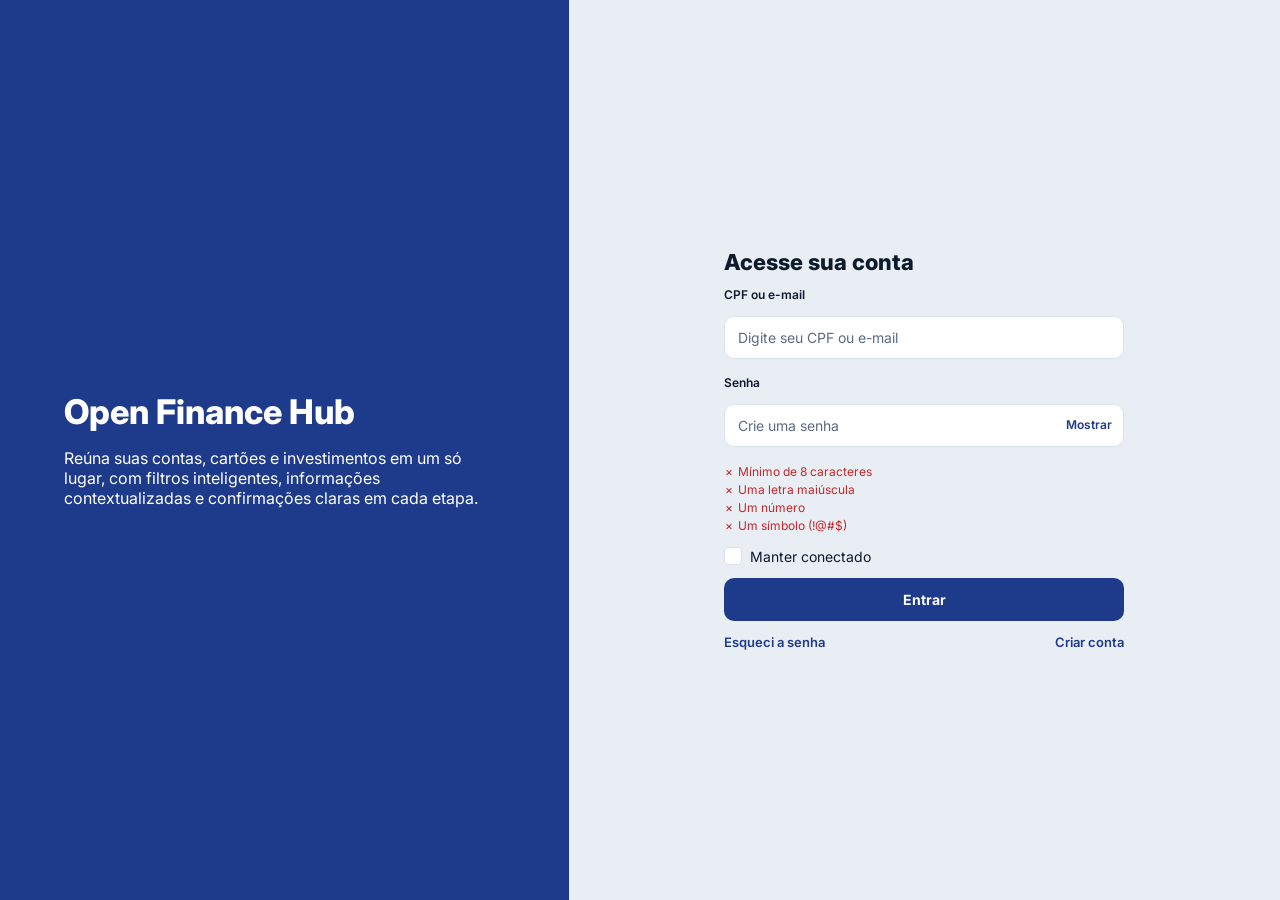
==== index.html @ 7c8e3f7f "Versão inicial do Open Finance Hub" ====
<!DOCTYPE html>
<html lang="pt-BR">
<head>
  <meta charset="UTF-8">
  <meta name="viewport" content="width=device-width, initial-scale=1">
  <title>Entrar · Open Finance Hub</title>

 
  <link rel="preconnect" href="https://fonts.googleapis.com">
  <link rel="preconnect" href="https://fonts.gstatic.com" crossorigin>
  <link href="https://fonts.googleapis.com/css2?family=IM+Fell+DW+Pica:ital@0;1&family=Inter:ital,opsz,wght@0,14..32,100..900;1,14..32,100..900&display=swap" rel="stylesheet">

  <link rel="stylesheet" href="css/base.css">
  <link rel="stylesheet" href="css/login.css">
</head>
<body>

  
  <main class="login">

 
    <section class="login__brand" aria-labelledby="brand-title">
      <h1 id="brand-title" class="login__brand-title">Open Finance Hub</h1>
      <p class="login__brand-text">
        Reúna suas contas, cartões e investimentos em um só lugar, com filtros inteligentes, informações contextualizadas e confirmações claras em cada etapa.
      </p>
    </section>


    <section class="login__panel" aria-labelledby="form-title">
      <div class="login__box">
        <h2 id="form-title" class="login__title">Acesse sua conta</h2>

        <form id="login-form" novalidate>

        
          <div class="field">
            <label for="usuario" class="field__label">CPF ou e-mail</label>
            <input
              type="text"
              id="usuario"
              name="usuario"
              class="field__input"
              placeholder="Digite seu CPF ou e-mail"
              autocomplete="username"
              required>
          </div>


          <div class="field">
            <label for="senha" class="field__label">Senha</label>
            <div class="field__password">
              <input
                type="password"
                id="senha"
                name="senha"
                class="field__input field__input--password"
                placeholder="Crie uma senha"
                autocomplete="current-password"
                aria-describedby="regras-senha"
                required>
              <button
                type="button"
                id="toggle-senha"
                class="field__toggle"
                aria-label="Mostrar senha"
                aria-controls="senha">Mostrar</button>
            </div>
          </div>

          
          <ul id="regras-senha" class="rules" aria-label="Requisitos da senha">
            <li class="rules__item" data-regra="tamanho">
              <span class="rules__icon" aria-hidden="true">×</span>
              <span>Mínimo de 8 caracteres</span>
              <span class="sr-only rules__status">(pendente)</span>
            </li>
            <li class="rules__item" data-regra="maiuscula">
              <span class="rules__icon" aria-hidden="true">×</span>
              <span>Uma letra maiúscula</span>
              <span class="sr-only rules__status">(pendente)</span>
            </li>
            <li class="rules__item" data-regra="numero">
              <span class="rules__icon" aria-hidden="true">×</span>
              <span>Um número</span>
              <span class="sr-only rules__status">(pendente)</span>
            </li>
            <li class="rules__item" data-regra="simbolo">
              <span class="rules__icon" aria-hidden="true">×</span>
              <span>Um símbolo (!@#$)</span>
              <span class="sr-only rules__status">(pendente)</span>
            </li>
          </ul>

          
          <div class="check">
            <input type="checkbox" id="manter" name="manter" class="check__input">
            <label for="manter" class="check__label">Manter conectado</label>
          </div>

          <button type="submit" class="btn">Entrar</button>

          
          <div class="links">
            <a href="#" class="links__item">Esqueci a senha</a>
            <a href="#" class="links__item">Criar conta</a>
          </div>
        </form>
      </div>
    </section>

  </main>

  <script src="js/login.js"></script>
</body>
</html>
---- css/base.css ----
:root {
 
  --cor-pri:   rgba(30, 58, 138, 1);    
  --cor-pri2:  rgba(228, 235, 251, 1);  
  --cor-on:    rgba(255, 255, 255, 1);  
  --cor-ok:    rgba(11, 138, 76, 1);    
  --cor-okbg:  rgba(224, 244, 234, 1);  
  --cor-bad:   rgba(198, 40, 40, 1);    
  --cor-badbg: rgba(253, 234, 234, 1);  
  --cor-wn:    rgba(154, 91, 0, 1);     
  --cor-wnbg:  rgba(255, 241, 214, 1);  
  --cor-bg:    rgba(233, 237, 244, 1);  
  --cor-sf:    rgba(255, 255, 255, 1);  
  --cor-tx:    rgba(15, 27, 45, 1);     
  --cor-mu:    rgba(91, 107, 130, 1);   
  --cor-ln:    rgba(219, 226, 236, 1);  

 
  --font-28-extrabold: 800 28px/1.2 "Inter", sans-serif; 
  --font-22-extrabold: 800 22px/1.2 "Inter", sans-serif; 
  --font-16-extrabold: 800 16px/1.3 "Inter", sans-serif; 
  --font-14-regular:   400 14px/1.4 "Inter", sans-serif; 
  --font-12-semibold:  600 12px/1.4 "Inter", sans-serif; 
  --font-12-regular:   400 12px/1.4 "Inter", sans-serif; 

 
  --esp-4:  4px;
  --esp-8:  8px;
  --esp-12: 12px;
  --esp-16: 16px;
  --esp-24: 24px;

 
  --raio-10: 10px; 
  --raio-14: 14px; 
  --raio-20: 20px; 
}


*, *::before, *::after { box-sizing: border-box; }

body {
  margin: 0;
  font: var(--font-14-regular);
  color: var(--cor-tx);
  background: var(--cor-bg);
}

h1, h2, h3, p, ul { margin: 0; padding: 0; }
ul { list-style: none; }

button { font: inherit; cursor: pointer; }


.sr-only {
  position: absolute;
  width: 1px;
  height: 1px;
  overflow: hidden;
  clip: rect(0 0 0 0);
  white-space: nowrap;
}


a:focus-visible,
button:focus-visible {
  outline: 2px solid var(--cor-pri);
  outline-offset: 2px;
  border-radius: var(--raio-10);
}
---- css/login.css ----
.check__input:focus-visible {
  outline: 2px solid var(--cor-pri);
  outline-offset: 2px;
  border-radius: var(--esp-4);
}


.login {
  display: grid;
  grid-template-columns: 4fr 5fr;   
  min-height: 100vh;
}


.login__brand {
  display: flex;
  flex-direction: column;
  justify-content: center;
  gap: var(--esp-16);
  padding: var(--esp-24) 64px;
  background: var(--cor-pri);
  color: var(--cor-on);
}

.login__brand-title {
  font: var(--font-28-extrabold);
  font-size: 34px;         
}

.login__brand-text {
  max-width: 430px;
  font-size: 16px;         
  line-height: 1.25;
}


.login__panel {
  display: flex;
  align-items: center;
  justify-content: center;
  padding: var(--esp-24);
  background: var(--cor-bg);
}

.login__box {
  width: 100%;
  max-width: 400px;
}

.login__title {
  margin-bottom: var(--esp-12);
  font: var(--font-22-extrabold);
}


.field { margin-bottom: var(--esp-16); }

.field__label {
  display: block;
  margin-bottom: var(--esp-12);
  font: var(--font-12-semibold);
}

.field__input {
  width: 100%;
  height: 43px;
  padding: 0 var(--esp-12) 0 13px;
  font: var(--font-14-regular);
  color: var(--cor-tx);
  background: var(--cor-sf);
  border: 1px solid var(--cor-ln);
  border-radius: var(--raio-10);
}

.field__input::placeholder { color: var(--cor-mu); }


.field__input:focus-visible {
  outline: none;
  border-color: var(--cor-pri);
  box-shadow: 0 0 0 1px var(--cor-pri);
}


.field__password {
  position: relative;
  display: flex;
  align-items: center;
}

.field__input--password { padding-right: 76px; }

.field__toggle {
  position: absolute;
  right: var(--esp-4);
  padding: var(--esp-8);
  font: var(--font-12-semibold);
  color: var(--cor-pri);
  background: none;
  border: 0;
  cursor: pointer;
}


.rules {
  display: grid;
  gap: 0;
  margin-bottom: var(--esp-12);
  font: var(--font-12-regular);
}

.rules__item {
  display: flex;
  align-items: center;
  gap: var(--esp-4);
  color: var(--cor-bad);      
  line-height: 18px;
}


.rules__item.is-ok { color: var(--cor-ok); }

.rules__icon { width: 10px; text-align: center; }


.check {
  display: flex;
  align-items: center;
  gap: var(--esp-8);
  margin-bottom: var(--esp-12);
}

.check__input {
  appearance: none;
  -webkit-appearance: none;
  flex: none;
  width: 18px;
  height: 18px;
  margin: 0;
  background: var(--cor-sf);
  border: 1px solid var(--cor-ln);
  border-radius: var(--esp-4);
  cursor: pointer;
}

.check__input:checked {
  background: var(--cor-pri)
    url("data:image/svg+xml,%3Csvg xmlns='http://www.w3.org/2000/svg' viewBox='0 0 16 16'%3E%3Cpath d='M3.5 8.5l3 3 6-6.5' fill='none' stroke='white' stroke-width='2' stroke-linecap='round' stroke-linejoin='round'/%3E%3C/svg%3E")
    center / 12px no-repeat;
  border-color: var(--cor-pri);
}

.check__label {
  font: var(--font-14-regular);
  cursor: pointer;
}


.btn {
  width: 100%;
  height: 43px;
  font: var(--font-14-regular);
  font-weight: 700;
  color: var(--cor-on);
  background: var(--cor-pri);
  border: 0;
  border-radius: var(--raio-10);
  cursor: pointer;
}

.btn:hover { filter: brightness(1.12); }


.btn:focus-visible {
  outline: 2px solid var(--cor-pri);
  outline-offset: 3px;
}


.links {
  display: flex;
  justify-content: space-between;
  margin-top: var(--esp-12);
}

.links__item {
  font: var(--font-12-semibold);
  font-size: 13px;
  color: var(--cor-pri);
  text-decoration: none;
}

.links__item:hover { text-decoration: underline; }



  @media (max-width: 800px) {
  .login {
    grid-template-columns: 1fr;
    grid-template-rows: auto 1fr;
    background: var(--cor-sf);
  }

  
  .login__brand {
    gap: 0;
    padding: 32px max(var(--esp-16), calc((100% - 400px) / 2)) 10px;
    background: none;
    color: var(--cor-pri);
  }

  .login__brand-title { font-size: 18px; }


  .login__brand-text { display: none; }

  .login__panel {
    align-items: flex-start;
    padding: 0 var(--esp-16) var(--esp-24);
    background: none;
  }

  .login__box { margin: 0 auto; }

  .login__title {
    margin-bottom: var(--esp-8);
    font-size: 24px;
  }


  .field { margin-bottom: var(--esp-8); }

  .field__label {
    margin-bottom: 9px;
    font-size: 13px;
    line-height: 16px;
  }

  .field__input {
    height: 47px;
    padding-left: 14px;
    font-size: 15px;
  }

  .field__toggle { font-size: 13px; }


  .rules {
    margin: -2px 0 var(--esp-8);
    font-size: 13px;
  }

  .rules__item { line-height: 19.5px; }


  .check { margin-bottom: var(--esp-8); }

  .check__input {
    width: 20px;
    height: 20px;
  }


  .btn {
    height: 47px;
    font-size: 15px;
  }

  .links { margin-top: 6px; }

  .links__item { font-size: 14px; }
}


@media (prefers-reduced-motion: reduce) {
  * { transition: none !important; animation: none !important; }
}
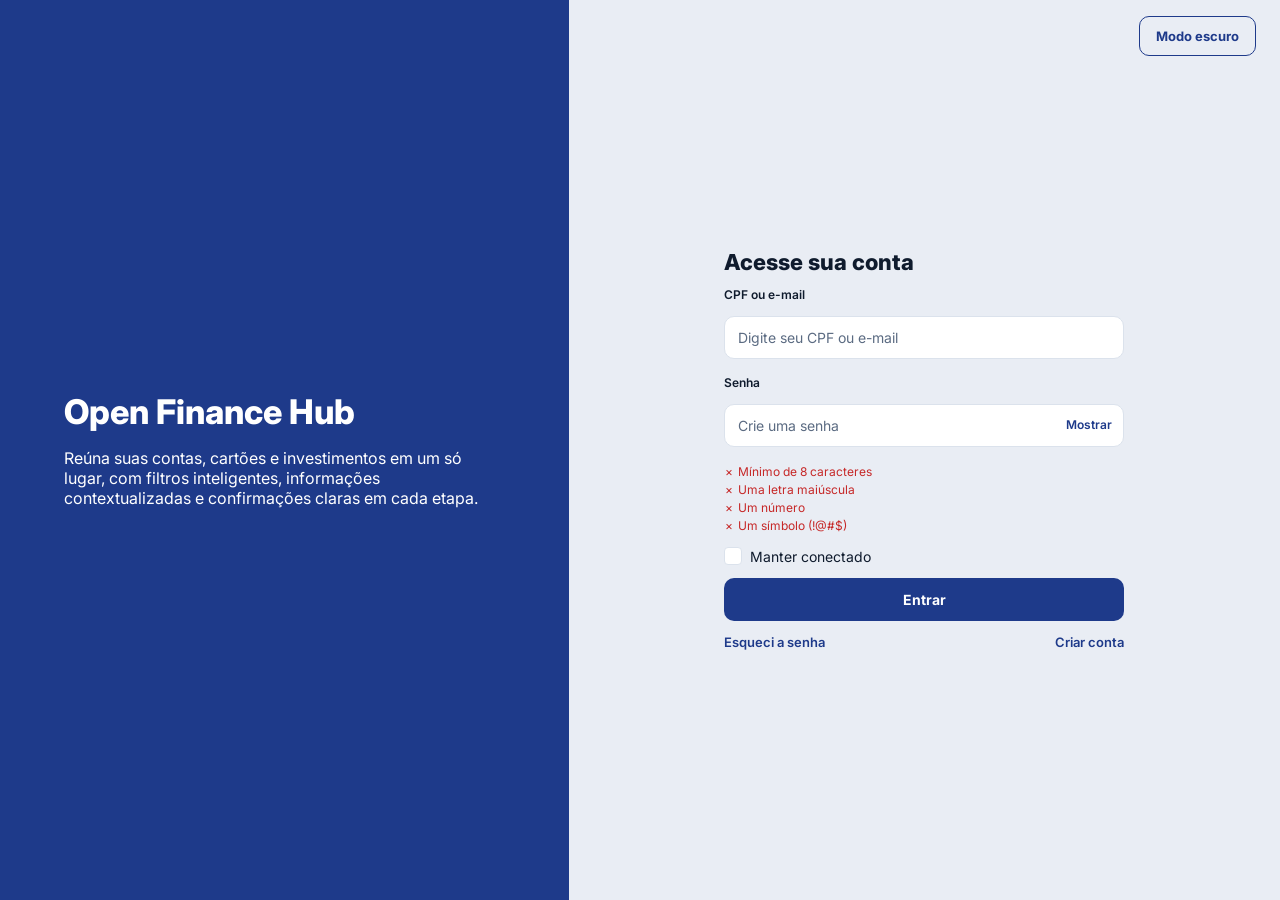
==== commit d2bf2238: "Liga o CRUD de Metas ao Back4App e ajusta gráficos" ====
--- a/index.html
+++ b/index.html
@@ -12,8 +12,11 @@
 
   <link rel="stylesheet" href="css/base.css">
   <link rel="stylesheet" href="css/login.css">
+  <script src="js/tema.js"></script>
 </head>
 <body>
+
+  <button type="button" class="tema-btn tema-btn--fixo js-tema" aria-pressed="false">Modo escuro</button>
 
   
   <main class="login">
@@ -110,7 +113,7 @@
     </section>
 
   </main>
-
+  
   <script src="js/login.js"></script>
 </body>
 </html>
--- a/css/base.css
+++ b/css/base.css
@@ -68,3 +68,52 @@
   outline-offset: 2px;
   border-radius: var(--raio-10);
 }
+
+
+/* ===== Tokens extras (tema claro) ===== */
+:root {
+  --cor-btn:      rgba(30, 58, 138, 1);   /* fundo de botões sólidos e avatar */
+  --cor-brand:    rgba(30, 58, 138, 1);   /* painel de marca do login */
+  --cor-bad-btn:  rgba(198, 40, 40, 1);   /* fundo do botão perigoso */
+  --cor-sombra:   rgba(15, 27, 45, 0.12);
+  color-scheme: light;
+}
+
+/* ===== Tema escuro (alternado pelo botão "Modo escuro", salvo em localStorage) ===== */
+:root[data-tema="dark"] {
+  --cor-pri:     #9fb2ff;
+  --cor-pri2:    #1a2a52;
+  --cor-on:      #ffffff;
+  --cor-ok:      #3ddc97;
+  --cor-okbg:    #0f2e2a;
+  --cor-bad:     #ff7b7b;
+  --cor-badbg:   #3a1a22;
+  --cor-wn:      #f5b84b;
+  --cor-wnbg:    #3a2c10;
+  --cor-bg:      #0d1728;
+  --cor-sf:      #101b2e;
+  --cor-tx:      #e8edf7;
+  --cor-mu:      #8b99b3;
+  --cor-ln:      #1f2d46;
+  --cor-btn:     #3b5bdb;
+  --cor-brand:   #1b2f6e;
+  --cor-bad-btn: #c62828;
+  --cor-sombra:  rgba(0, 0, 0, 0.45);
+  color-scheme: dark;
+}
+
+/* Botão de alternar tema */
+.tema-btn {
+  height: 40px;
+  padding: 0 var(--esp-16);
+  font: var(--font-12-semibold);
+  font-size: 13px;
+  font-weight: 700;
+  color: var(--cor-pri);
+  background: transparent;
+  border: 1px solid var(--cor-pri);
+  border-radius: var(--raio-10);
+  white-space: nowrap;
+}
+.tema-btn:hover { background: var(--cor-pri2); }
+.tema-btn--fixo { position: fixed; top: var(--esp-16); right: var(--esp-24); z-index: 30; }
--- a/css/login.css
+++ b/css/login.css
@@ -18,7 +18,7 @@
   justify-content: center;
   gap: var(--esp-16);
   padding: var(--esp-24) 64px;
-  background: var(--cor-pri);
+  background: var(--cor-brand);
   color: var(--cor-on);
 }
 
@@ -144,7 +144,7 @@
 }
 
 .check__input:checked {
-  background: var(--cor-pri)
+  background: var(--cor-btn)
     url("data:image/svg+xml,%3Csvg xmlns='http://www.w3.org/2000/svg' viewBox='0 0 16 16'%3E%3Cpath d='M3.5 8.5l3 3 6-6.5' fill='none' stroke='white' stroke-width='2' stroke-linecap='round' stroke-linejoin='round'/%3E%3C/svg%3E")
     center / 12px no-repeat;
   border-color: var(--cor-pri);
@@ -162,7 +162,7 @@
   font: var(--font-14-regular);
   font-weight: 700;
   color: var(--cor-on);
-  background: var(--cor-pri);
+  background: var(--cor-btn);
   border: 0;
   border-radius: var(--raio-10);
   cursor: pointer;
